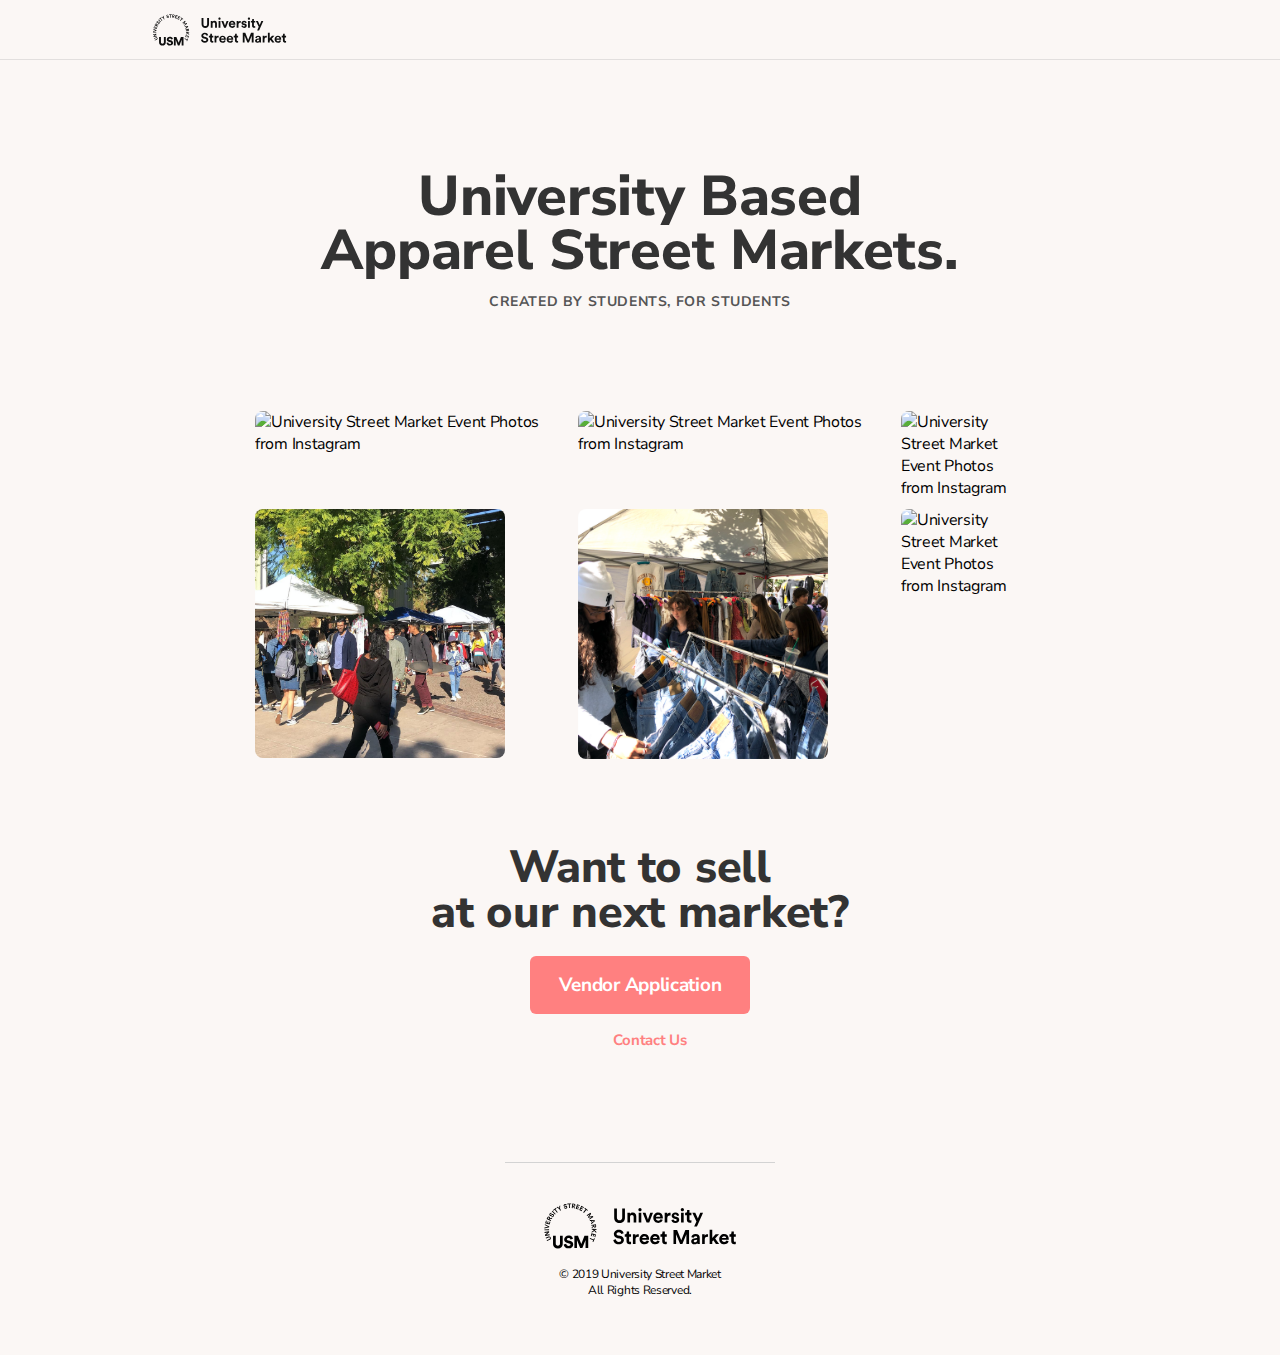
==== index.html @ a45cdd59 "a" ====
<!DOCTYPE html>
<html lang="EN">
	<head>
		<title>University Street Market</title>
		<!--Matt Welter-->
		<meta charset="UTF-8">
		<meta name="viewport" content="width=device-width, initial-scale=1">
		<link href="styles.css" rel="stylesheet">
		<link href="favicon.png" rel="shortcut icon">
		<meta name="description" content="University Street Market is a university based, on-campus clothing street market.">
		<link href="https://db.onlinewebfonts.com/c/961a181da27e7cbc072ec2fb5bbfe2a9?family=Circular+Std+Bold" rel="stylesheet"/>
		<script src="https://kit.fontawesome.com/ed51cee37f.js" crossorigin="anonymous"></script>
		<link rel="stylesheet" href="https://use.typekit.net/nyx1zfr.css">
		<link href="https://fonts.googleapis.com/css?family=Raleway:100,100i,200,200i,300,300i,400,400i,500,500i,600,600i,700,700i,800,800i,900,900i&display=swap" rel="stylesheet">
		<link href="https://fonts.googleapis.com/css?family=Nunito+Sans:200,200i,300,300i,400,400i,600,600i,700,700i,800,800i,900,900i&display=swap" rel="stylesheet">
		<script src="jquery-3.4.1.min.js"></script>
	</head>
	<body>
		<div id="wrapper">
			<!--
			<section id="logofull">
				<a id="logo">
					<img alt="" src="media/usm.png">
				</a>
				<h1 id="logousm">University<br>
				Street Market</h1>
			</section>
			-->
			<header>
				<section>
					<img alt="" src="media/fulllogowhite.svg" id="logo">
					<p id="marquee">
						<span>
							<a class="underline">UPCOMING EVENTS:</a> &nbsp;&nbsp;Arizona State University, &nbsp;Jan 29th
						</span>
					</p>
					<a href="https://instagram.com/universitystreetmarket" target="_blank">
						<i class="fab fa-instagram"></i>
					</a>
				</section>
			</header>

			<!--
			<nav>
				<ul>
					<li><a class="link" href="https://docs.google.com/forms/d/1IlJfiAekkOpBgNCiU19s4PvVqp0ok3WZnDg7FRFU2Wk/viewform?edit_requested=true" target="_blank">Vendor Application</a></li>
					<li><a class="link" href="mailto:welter.m@icloud.com">Email</a></li>
				</ul>
			</nav>
			-->
			<h2 id="sentence">
				University Based<br>
				Apparel Street Markets.
			</h2>
			<h3 id="tag">Created by students, for students</h3>


			<div id="eventphotos">
				<section>
					<a href="https://instagram.com/universitystreetmarket" target="_blank">
						<i class="fab fa-instagram"></i>
					</a>
					<img alt="University Street Market Event Photos from Instagram" src="media/event3/bike.png">
				</section>
				<section>
					<a href="https://instagram.com/universitystreetmarket" target="_blank">
						<i class="fab fa-instagram"></i>
					</a>
					<img alt="University Street Market Event Photos from Instagram" src="media/event3/edrachel.png">
				</section>
				<section>
					<a href="https://instagram.com/universitystreetmarket" target="_blank">
						<i class="fab fa-instagram"></i>
					</a>
					<img alt="University Street Market Event Photos from Instagram" src="media/event3/jeans.png">
				</section>
				<section>
					<a href="https://instagram.com/universitystreetmarket" target="_blank">
						<i class="fab fa-instagram"></i>
					</a>
					<img alt="University Street Market Event Photos from Instagram" src="media/event3/walking.png">
				</section>
				<section>
					<a href="https://instagram.com/universitystreetmarket" target="_blank">
						<i class="fab fa-instagram"></i>
					</a>
					<img alt="University Street Market Event Photos from Instagram" src="media/event3/girls.png">
				</section>
				<section>
					<a href="https://instagram.com/universitystreetmarket" target="_blank">
						<i class="fab fa-instagram"></i>
					</a>
					<img alt="University Street Market Event Photos from Instagram" src="media/event3/rack.png">
				</section>
			</div>

			<h2 id="wanttosell">Want to sell<br>
			at our next market?</h2>

			<a id="vendor-application" href="https://docs.google.com/forms/d/1IlJfiAekkOpBgNCiU19s4PvVqp0ok3WZnDg7FRFU2Wk" target="_blank">
				<p>Vendor Application</p>
			</a>
			<a id="contact-us" href="mailto:welter.m@icloud.com" target="_blank">
				<i class="fas fa-paper-plane"></i>
				<p>Contact Us</p>
			</a>

			<!--
			<div id="campuses">
				<h2>Where to find us</h2>
				<section id="asu">
					<img alt="Arizona State University" src="media/asu.png">
				</section>
				<section id="uofa">
					<img alt="University of Arizona" src="media/uofa.png">
					<a>Coming Soon</a>
				</section>
			</div>
			-->

			<footer>
				<img alt="University Street Market, aka USM" src="media/fulllogoblack.svg">
				<p>© 2019 University Street Market<br>
				All Rights Reserved.</p>
			</footer>


		</div>
		<link href="https://cdnjs.cloudflare.com/ajax/libs/tilt.js/1.2.1/tilt.jquery.min.js" rel="stylesheet">
	</body>
</html>
---- styles.css ----
* {
	box-sizing: border-box;
}

#wrapper {
	display: grid;
	grid-template-columns: 1fr 1fr 1fr 1fr 1fr 1fr;
	grid-template-rows: auto;
	width: 100%;
	margin: 0 auto;
}

body {
	margin: 0px;
	background-color: #fbf7f5;
}

.main {
	font-family: 'Nunito Sans';
	font-size: 17.5px;
	line-height: 32px;
	letter-spacing: 0px;
}

.link {
	color: #191919 !important;
	font-weight: 700;
}

.link:hover {
	border-bottom: 1px solid #191919;
	padding-bottom: 0px;
}

::selection {
    background: #6a11ea;
    color: white;
}

/*
body {
	margin: 0px;
	background-color: white;
	background: radial-gradient(circle, rgba(32,32,32,1) 0%, rgba(24,24,24,1) 75%);
}

body::after {
  	content: "";
  	background: url(media/usmbackground.jpg);
	background-size: 800px;
	background-repeat: repeat;
 	opacity: 0.4;
  	top: 0;
  	left: 0;
  	bottom: 0;
  	right: 0;
  	position: absolute;
  	z-index: -1;   
}
*/

body, h1, h2, h3, h4, h5, h6, p, nav, a {
	font-family: 'Nunito Sans';
	font-weight: 400;
	letter-spacing: -.3px;
}

h1 {
	font-size: 28px;
	color: white;
}

h2 {
	font-kerning: normal;
	font-size: 56px;
	font-weight: 700;
	color: white;
}

h3 {
	font-size: 28px;
	color: #e3e3e3;
}

p {
	font-size: 35px;
}

header {
	grid-column: 1/8;
	grid-row: 1;
	background-color: #fbf7f5;
	/*box-shadow: 0px 1px 6px rgba(0,0,0,0.5);
	border-bottom: 1px solid rgba(0,0,0,0.8);*/
	position: fixed;
	width: 100%;
	opacity: 0.94;
	z-index: 2;
	border-bottom: 1px solid rgba(0,0,0,0.1);
}

header section {
	max-width: 1000px;
	margin: 0 auto;
}

#marquee {
	color: black;
	font-size: 14px !important;
	width: 780px;
	margin: -42px 0px 0px 165px;
	padding-bottom: 20px;
	white-space: nowrap;
	overflow: hidden;
	box-sizing: border-box;
}

#marquee span {
	display: inline-block;
	padding-left: 100%;
	/* show the marquee just outside the paragraph */
	animation: marquee 15s linear infinite;
}

#marquee span:hover {
	animation-play-state: paused
}

@keyframes marquee {
	0% {
    	transform: translate(0, 0);
	}
	100% {
    	transform: translate(-100%, 0);
	}
}

#marquee .underline {
	font-weight: 700;
	border-bottom: 1px solid black;
	padding-bottom: 0px;
	font-size: 12px;
}

footer {
	margin-top: 100px;
	margin-bottom: 45px;
	padding-top: 15px;
	grid-column: 1/7;
	grid-row: 20;
	text-align: center;
}

footer:before {
	content: "";
	position: absolute;
	height: 1px;
	margin-left: -35px;
	width: 270px;
	border-top: 1px solid lightgray;
}

footer img {
	margin-top: 25px;
	height: 85px;
}

footer p {
	margin-top: -12px;
	font-size: 12px;
}

.fab {
	color: black !important;
	float: right;
	margin: -41px 20px 0px 0px;
	font-size: 1.4em;
}

#logo {
	height: 62px;
	margin: 0px 0px 0px 10px;
	display: block;
	padding-top: 3px;
	filter: invert(100%);
}

#sentence {
	color: #333;
	margin-top: 170px;
	grid-row: 2;
	grid-column: 1/7;
	text-align: center;
	line-height: 54px;
	font-weight: 800;
}

#tag {
	color: #555;
	font-size: 14px;
	margin-top: -32px;
	margin-bottom: 100px;
	grid-row: 3;
	grid-column: 1/7;
	text-align: center;
	text-transform: uppercase;
	font-weight: 700;
	letter-spacing: 0.6px;
}

#wanttosell {
	color: #333;
	grid-row: 6;
	grid-column: 1/7;
	text-align: center;
	font-weight: 800;
	font-size: 45px;
	line-height: 45px;
	margin-top: 80px;
}











#eventphotos {
	grid-column: 1/8;
	grid-row: 4;
	display: grid;
	grid-template-columns: auto;
	grid-template-rows: auto;
	grid-gap: 10px;
	max-width: 770px;
	margin: 0 auto;
}

#eventphotos img, #eventphotos video {
	width: 250px;
	border-radius: 8px;
}

#eventphotos div {
	height: 250px;
}

#eventphotos div video {
	object-fit: cover;
}

#eventphotos .fa-instagram {
	position: absolute;
	margin-left: 15px;
	margin-top: 15px;
	text-shadow: 2px 2px 6px gray;
	z-index: 1;
	color: white !important;
}

#eventphotos section:nth-child(1) {
	grid-column: 1;
	grid-row: 1;
}

#eventphotos section:nth-child(1):hover {
	opacity: 0.4;
}

#eventphotos section:nth-child(2) {
	grid-column: 3;
	grid-row: 1;
}

#eventphotos section:nth-child(2):hover {
	opacity: 0.4;
}

#eventphotos section:nth-child(3) {
	grid-column: 5;
	grid-row: 1;
}

#eventphotos section:nth-child(3):hover {
	opacity: 0.4;
}

#eventphotos section:nth-child(4) {
	grid-column: 1;
	grid-row: 2;
}

#eventphotos section:nth-child(4):hover {
	opacity: 0.4;
}

#eventphotos section:nth-child(5) {
	grid-column: 3;
	grid-row: 2;
}

#eventphotos section:nth-child(5):hover {
	opacity: 0.4;
}

#eventphotos section:nth-child(6) {
	grid-column: 5;
	grid-row: 2;
}

#eventphotos section:nth-child(6):hover {
	opacity: 0.4;
}













#vendor-application {
	text-decoration: none;
	grid-row: 7;
	grid-column: 1/7;
	color: white;
	width: 220px;
	display: block;
	text-align: center;
	margin: 0 auto;
	margin-top: -35px;
}

#vendor-application p {
	font-weight: 700;
	background-color: #FF8080;
	border-radius: 6px;
	font-size: 19px !important;
	padding: 16px 10px 16px 10px;
	transition: 0.2s ease;
}

#vendor-application p:hover {
	background-color: #FF6565;
	box-shadow: 0px 2px 8px rgba(0,0,0,0.3);
}

.fa-paper-plane {
	color: #FF8080;
	font-size: 15px;
	position: absolute;
	margin-left: -50px;
	z-index: -1;
}

#contact-us {
	text-decoration: none;
	grid-row: 8;
	grid-column: 1/7;
	text-align: center;
	margin: 0 auto;
	height: 14px;
}

#contact-us p {
	font-weight: 700;
	margin: -3px 0px 0px 20px;
	color: #FF8080;
	font-size: 15px !important;
	transition: 0.2s ease;
}

#contact-us p:hover {
	color: #FF6565;
}
















#campuses {
	margin-top: 80px;
	grid-column: 1/8;
	grid-row: 7;
	display: grid;
	margin-bottom: 50px;
	padding-top: 4px;
}

#campuses h2 {
	margin-bottom: 6px;
	color: black;
	opacity: .4;
	grid-row: 1;
	grid-column: 1/8;
	text-align: center;
	font-size: 12px;
	font-weight: 700 !important;
	letter-spacing: 0.4 !important;
	text-transform: uppercase;
}

#campuses h3 {
	color: #333;
	margin-top: -10px;
	font-size: 15px;
	letter-spacing: 0px;
}

#campuses img {
	height: 60px;
}

#asu {
	grid-row: 6;
	grid-column: 3/5;
	text-align: center;
	margin-left: 90px;
}

#uofa {
	grid-row: 6;
	grid-column: 4/6;
	text-align: center;
	margin-right: 90px;
	margin-top: 14px;
}

#uofa img {
	height: 30px;
	filter: blur(1.5px) grayscale(100%);
	opacity: 0.4;
}

#uofa a {
	position: absolute;
	margin-left: -108px;
	margin-top: 5px;
	font-weight: 700;
}


/*
nav, a {
	font-size: 18px;
	line-height: 28px;
	letter-spacing: .2px;
}

nav {
	z-index: 1;
	margin-left: 10px;
	grid-row: 4;
	grid-column: 1/7;
	text-align: center;
	text-transform: uppercase;
}

nav a {
	display: inline;
	margin-bottom: 1em;
	text-decoration: none;
	padding-bottom: 2px;
}

nav ul {
	display: inline;
	margin-left: -24px;
	padding-left: 14px;
}

nav a:link {
	color: black;
}

nav a:visited {
	color: black;
}

nav a:hover {
	padding-bottom: 2px;
	border-bottom: 2px solid black;
}

nav li {
	list-style-type: none;
	padding-left: 0;
	display: inline;
}
*/













@media screen and (max-width: 910px) {

	#wrapper {
		width: 100%;
	}

	#sentence {
		color: #191919;
		grid-row: 3;
		font-size: 28px;
		line-height: 30px;
		text-align: center;
		margin-top: 175px;
		font-weight: 800;
	}

	#tag {
		color: #333;
		font-size: 10px;
		margin-top: -20px;
		text-align: center;
		grid-row: 4;
	}

	nav, a {
		font-size: 11px;
		letter-spacing: .2px;
	}

	nav li {
		padding-left: 14px;
	}

	nav {
		grid-row: 2;
		text-align: center;
		margin-top: 1.4vw;
		margin-left: 2px;
	}

	#logo {
		height: 62px;
		margin: 0px 0px 0px 10px;
		display: block;
		padding-top: 3px;
	}

	.fab {
		font-size: 1.9em;
	}

	header .fab {
		display: none;
	}

	header section {
		max-width: 1000px;
	}

	#marquee {
		position: absolute;
		width: 60%;
		margin: -42px 0px 0px 155px;
	}

	#eventphotos {
		grid-row-gap: 1vw !important;
		grid-column-gap: 1.3vw !important;
		margin-top: 40px;
	}

	#eventphotos img {
		height: 28vw;
		width: 28vw;
	}

	#eventphotos .fab {
		display: none;
	}

	#wanttosell {
		font-size: 28px;
		line-height: 30px;
		margin-bottom: 30px;
	}

	#vendor-application {
		width: 160px;
		margin-top: -25px;
	}

	#vendor-application p {
		font-size: 14px !important;
		padding: 14px 12px 14px 12px;
	}

	#contact-us p {
		font-size: 12px;
	}

	#contact-us .fas {
		font-size: 14px;
	}

	#campuses img {
		height: 60px;
	}

	#asu {
		grid-column: 3;
		margin-left: 45px;
	}

	#uofa {
		grid-column: 5;
		margin-top: 14px;
		margin-right: 45px;
	}

	#uofa img {
		height: 30px !important;
	}

	#uofa a {
		font-size: 15px;
	}

}




@media screen and (min-width: 1392px) {

	#asu {
		margin-left: 150px;
	}

	#uofa {
		margin-right: 150px;
	}
}









@media screen and (max-width: 376px) {

	#sentence {
		margin-top: 130px;
	}

	#eventphotos {
		margin-top: 60px;
	}

	footer {
		margin-top: 55px !important;
	}
}
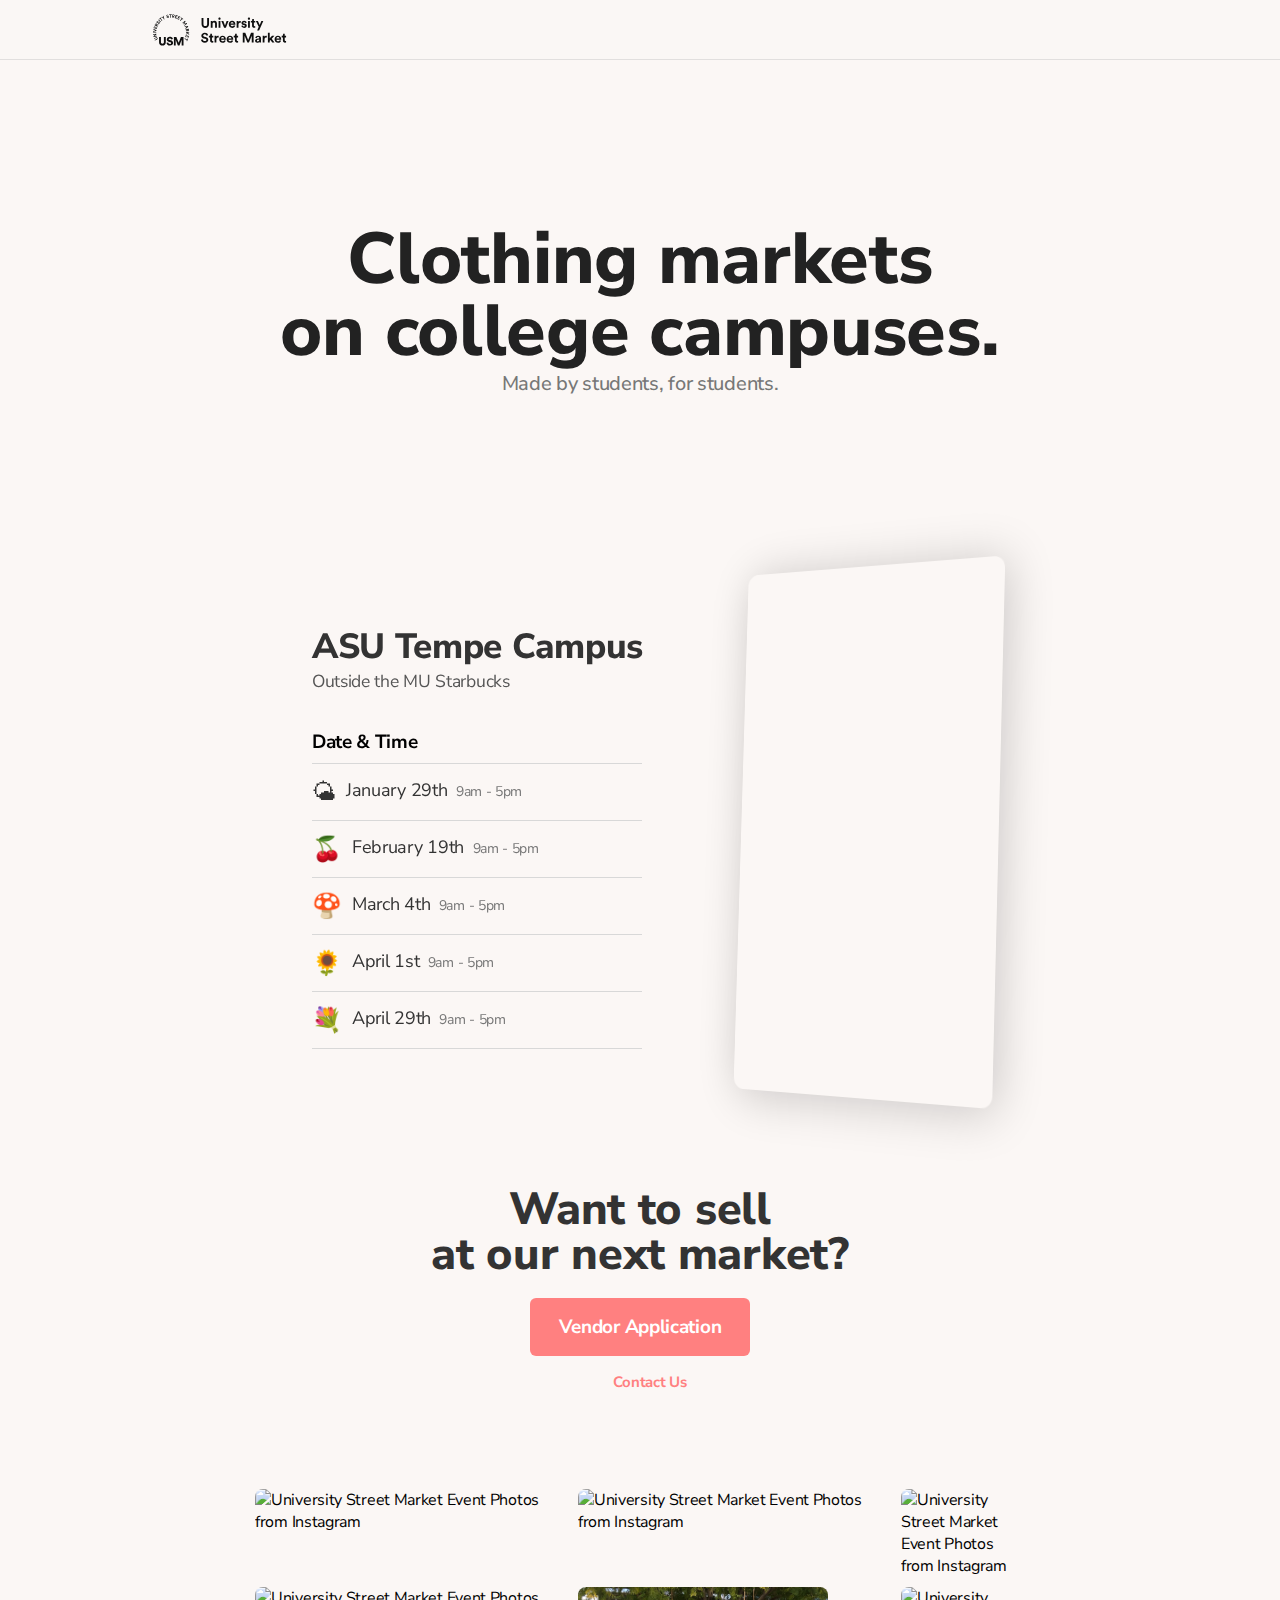
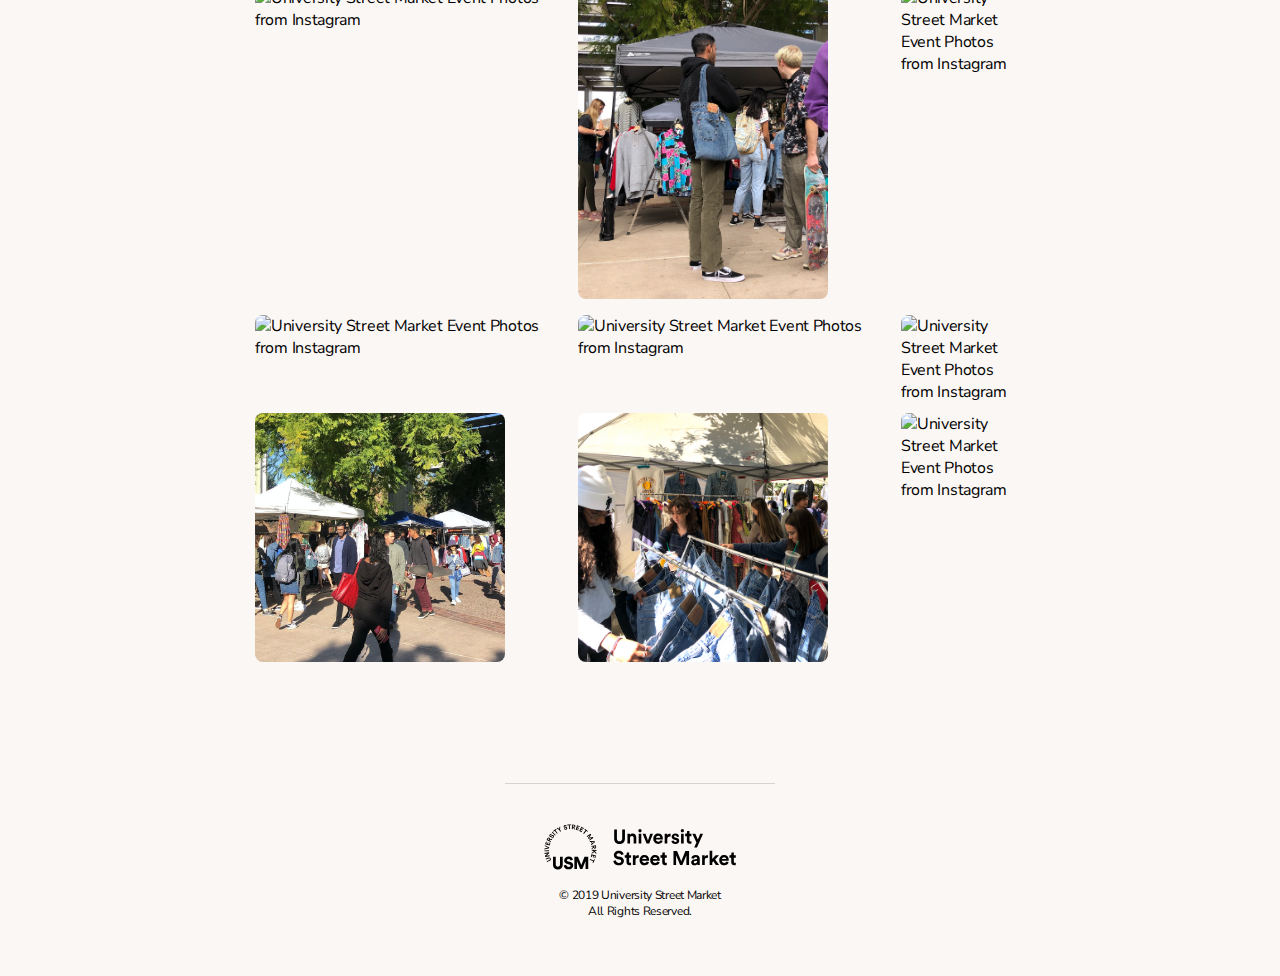
==== commit f8b92a2b: "complete change" ====
--- a/index.html
+++ b/index.html
@@ -13,7 +13,6 @@
 		<link rel="stylesheet" href="https://use.typekit.net/nyx1zfr.css">
 		<link href="https://fonts.googleapis.com/css?family=Raleway:100,100i,200,200i,300,300i,400,400i,500,500i,600,600i,700,700i,800,800i,900,900i&display=swap" rel="stylesheet">
 		<link href="https://fonts.googleapis.com/css?family=Nunito+Sans:200,200i,300,300i,400,400i,600,600i,700,700i,800,800i,900,900i&display=swap" rel="stylesheet">
-		<script src="jquery-3.4.1.min.js"></script>
 	</head>
 	<body>
 		<div id="wrapper">
@@ -26,12 +25,13 @@
 				Street Market</h1>
 			</section>
 			-->
-			<header>
+			
+			<header class="navbar-fixed-top">
 				<section>
 					<img alt="" src="media/fulllogowhite.svg" id="logo">
 					<p id="marquee">
 						<span>
-							<a class="underline">UPCOMING EVENTS:</a> &nbsp;&nbsp;Arizona State University, &nbsp;Jan 29th
+							<b>ASU Tempe Campus</b> &nbsp;&nbsp;&nbsp;Feb 19th &nbsp;– &nbsp;March 4th &nbsp;– &nbsp;April 1 &nbsp;– &nbsp;April 29th
 						</span>
 					</p>
 					<a href="https://instagram.com/universitystreetmarket" target="_blank">
@@ -39,7 +39,6 @@
 					</a>
 				</section>
 			</header>
-
 			<!--
 			<nav>
 				<ul>
@@ -48,14 +47,110 @@
 				</ul>
 			</nav>
 			-->
-			<h2 id="sentence">
-				University Based<br>
-				Apparel Street Markets.
-			</h2>
-			<h3 id="tag">Created by students, for students</h3>
+			<video id="firstvideo" loop muted autoplay>
+				<source src="media/event4/usmwebready.mp4" type="video/mp4">
+			</video>
+			<img id="videotab" src="media/bottomvideo.svg">
+			<section id="topsection">
+				<h1>Clothing markets<br>
+				on college campuses.</h1>
+				<h2>Made by students, for students.</h2>
+				<!--
+				<h2 id="sentence">
+					University Based<br>
+					Apparel Street Markets.
+				</h2>
+				<h3 id="tag">Created by students, for students</h3>
+				-->
+			</section>
+
+
+			<div id="phonevideo">
+				<section id="phonecontainer">
+					<video autoplay muted loop>
+					  <source src="media/event4/full.mp4" type="video/mp4">
+					</video>
+				</section>
+			</div>
+
+			<section id="dates">
+				<h2>ASU Tempe Campus</h2>
+				<h3>Outside the MU Starbucks</h3>
+				<table>
+					<thead>
+						<tr>
+							<th>Date & Time</th>
+					  	</tr>
+					</thead>
+					<tbody>
+					  	<tr>
+					    	<td><a class="emoji">🌤&nbsp;</a>   
+					    	January 29th
+					    		<a class="tabletime">&nbsp;9am - 5pm</a>
+					    	</td>
+						</tr>
+						<tr>
+					    	<td><a class="emoji">🍒&nbsp;</a> February 19th
+					    		<a class="tabletime">&nbsp;9am - 5pm</a>
+					    	</td>
+						</tr>
+						<tr>
+					    	<td><a class="emoji">🍄&nbsp;</a> March 4th
+					    		<a class="tabletime">&nbsp;9am - 5pm</a>
+					    	</td>
+						</tr>
+						<tr>
+					    	<td><a class="emoji">🌻&nbsp;</a> April 1st
+					    		<a class="tabletime">&nbsp;9am - 5pm</a>
+					    	</td>
+						</tr>
+						<tr>
+					    	<td><a class="emoji">💐&nbsp;</a> April 29th
+					    		<a class="tabletime">&nbsp;9am - 5pm</a>
+					    	</td>
+						</tr>
+					</tbody>
+				</table>
+			</section>
 
 
 			<div id="eventphotos">
+				<section>
+					<a href="https://instagram.com/universitystreetmarket" target="_blank">
+						<i class="fab fa-instagram"></i>
+					</a>
+					<img alt="University Street Market Event Photos from Instagram" src="media/event4/jean.png">
+				</section>
+				<section>
+					<a href="https://instagram.com/universitystreetmarket" target="_blank">
+						<i class="fab fa-instagram"></i>
+					</a>
+					<img alt="University Street Market Event Photos from Instagram" src="media/event4/gratefuldead.png">
+				</section>
+				<section>
+					<a href="https://instagram.com/universitystreetmarket" target="_blank">
+						<i class="fab fa-instagram"></i>
+					</a>
+					<img alt="University Street Market Event Photos from Instagram" src="media/event4/alan.png">
+				</section>
+				<section>
+					<a href="https://instagram.com/universitystreetmarket" target="_blank">
+						<i class="fab fa-instagram"></i>
+					</a>
+					<img alt="University Street Market Event Photos from Instagram" src="media/event4/event.jpg">
+				</section>
+				<section>
+					<a href="https://instagram.com/universitystreetmarket" target="_blank">
+						<i class="fab fa-instagram"></i>
+					</a>
+					<img alt="University Street Market Event Photos from Instagram" src="media/event4/fit.png">
+				</section>
+				<section>
+					<a href="https://instagram.com/universitystreetmarket" target="_blank">
+						<i class="fab fa-instagram"></i>
+					</a>
+					<img alt="University Street Market Event Photos from Instagram" src="media/event4/sublime.png">
+				</section>
 				<section>
 					<a href="https://instagram.com/universitystreetmarket" target="_blank">
 						<i class="fab fa-instagram"></i>
@@ -97,10 +192,10 @@
 			<h2 id="wanttosell">Want to sell<br>
 			at our next market?</h2>
 
-			<a id="vendor-application" href="https://docs.google.com/forms/d/1IlJfiAekkOpBgNCiU19s4PvVqp0ok3WZnDg7FRFU2Wk" target="_blank">
+			<a id="vendor-application" href="https://docs.google.com/forms/d/1SFshBTml7JAL4H98r3x9OsUtvuZl33yIyPEU9jbgckw" target="_blank">
 				<p>Vendor Application</p>
 			</a>
-			<a id="contact-us" href="mailto:welter.m@icloud.com" target="_blank">
+			<a id="contact-us" href="mailto:hello@universitystreetmarket.com" target="_blank">
 				<i class="fas fa-paper-plane"></i>
 				<p>Contact Us</p>
 			</a>
--- a/styles.css
+++ b/styles.css
@@ -89,7 +89,7 @@
 header {
 	grid-column: 1/8;
 	grid-row: 1;
-	background-color: #fbf7f5;
+	background-color: rgba(0,0,0,0.3);
 	/*box-shadow: 0px 1px 6px rgba(0,0,0,0.5);
 	border-bottom: 1px solid rgba(0,0,0,0.8);*/
 	position: fixed;
@@ -97,6 +97,7 @@
 	opacity: 0.94;
 	z-index: 2;
 	border-bottom: 1px solid rgba(0,0,0,0.1);
+	z-index: 10;
 }
 
 header section {
@@ -105,7 +106,7 @@
 }
 
 #marquee {
-	color: black;
+	color: white;
 	font-size: 14px !important;
 	width: 780px;
 	margin: -42px 0px 0px 165px;
@@ -171,7 +172,7 @@
 }
 
 .fab {
-	color: black !important;
+	color: white !important;
 	float: right;
 	margin: -41px 20px 0px 0px;
 	font-size: 1.4em;
@@ -182,11 +183,10 @@
 	margin: 0px 0px 0px 10px;
 	display: block;
 	padding-top: 3px;
-	filter: invert(100%);
 }
 
 #sentence {
-	color: #333;
+	color: black;
 	margin-top: 170px;
 	grid-row: 2;
 	grid-column: 1/7;
@@ -196,7 +196,7 @@
 }
 
 #tag {
-	color: #555;
+	color: black;
 	font-size: 14px;
 	margin-top: -32px;
 	margin-bottom: 100px;
@@ -208,6 +208,129 @@
 	letter-spacing: 0.6px;
 }
 
+#firstvideo {
+	position: absolute;
+	display: block;
+	z-index: -1;
+}
+
+#videotab {
+	display: block;
+	position: absolute;
+	width: 100%;
+	bottom: -250px;
+}
+
+#topsection {
+	grid-column: 1/7;
+	width: 900px;
+	margin: 0 auto;
+	padding-top: 250px;
+	margin-bottom: 470px;
+}
+
+#topsection h1, #topsection h2 {
+	text-align: center;
+	font-weight: 600;
+	color: white;
+}
+
+#topsection h1 {
+	line-height: 50px;
+	font-weight: 800;
+	font-size: 72px;
+	line-height: 72px;
+}
+
+#topsection h2 {
+	font-size: 20px;
+	font-weight: 500;
+	margin-top: -45px;
+}
+
+.navbar-fixed-top.scrolled {
+	color: green !important;
+ 	background-color: blue !important;
+ 	transition: background-color 200ms linear;
+}
+
+#phonevideo {
+	grid-row: 5;
+	grid-column: 1/7;
+	width: 750px;
+	margin: 0 auto;
+	margin-bottom: 50px;
+}
+
+#phonecontainer {
+	float: right;
+	height: 533px;
+	border-radius: 12px;
+	transform: perspective(2000px) rotateY(-31deg) rotateX(3deg) translateY(0) translateX(0);
+	object-fit: contain;
+	background-color: rgba(0,0,0,0);
+	box-shadow: 4px 4px 50px 0 rgba(0,0,0,.2);
+}
+
+#phonecontainer video {
+	height: 533px;
+	border-radius: 12px;
+}
+
+#dates {
+	margin-top: 30px !important;
+	grid-row: 5;
+	grid-column: 1/7;
+	margin: 0 auto;
+	padding-right: 325px;
+	z-index: 2;
+}
+
+#dates h2 {
+	font-weight: 800;
+	color: #333;
+	font-size: 35px;
+}
+
+#dates h3 {
+	margin-top: -30px;
+	color: #555;
+	font-size: 17.5px;
+	padding-bottom: 10px;
+}
+
+table {
+    text-align: start;
+    word-wrap: break-word;
+    border-collapse: collapse;
+    width: 330px;
+}
+
+thead th {
+	text-align: start;
+	padding: 8px 0px !important;
+	font-size: 19px;
+}
+
+tbody {
+	color: #333;
+	font-size: 18px;
+}
+
+td {
+	padding: 12px 0px !important;
+}
+
+table td, table th {
+    padding: 0.25em 0.5em;
+    border-bottom: 1px solid rgb(216, 216, 216);
+}
+
+.tabletime {
+ font-size: 14px;
+ color: #777;
+}
+
 #wanttosell {
 	color: #333;
 	grid-row: 6;
@@ -216,10 +339,13 @@
 	font-weight: 800;
 	font-size: 45px;
 	line-height: 45px;
-	margin-top: 80px;
-}
-
-
+	margin-top: 40px;
+}
+
+.emoji {
+	font-size: 24px;
+	vertical-align: middle;
+}
 
 
 
@@ -231,7 +357,7 @@
 
 #eventphotos {
 	grid-column: 1/8;
-	grid-row: 4;
+	grid-row: 10;
 	display: grid;
 	grid-template-columns: auto;
 	grid-template-rows: auto;
@@ -262,49 +388,38 @@
 	color: white !important;
 }
 
+#eventphotos section:hover {
+	opacity: 0.4;
+}
+
 #eventphotos section:nth-child(1) {
 	grid-column: 1;
 	grid-row: 1;
 }
 
-#eventphotos section:nth-child(1):hover {
-	opacity: 0.4;
-}
-
 #eventphotos section:nth-child(2) {
 	grid-column: 3;
 	grid-row: 1;
 }
 
-#eventphotos section:nth-child(2):hover {
-	opacity: 0.4;
-}
-
 #eventphotos section:nth-child(3) {
 	grid-column: 5;
 	grid-row: 1;
 }
 
-#eventphotos section:nth-child(3):hover {
-	opacity: 0.4;
-}
-
 #eventphotos section:nth-child(4) {
 	grid-column: 1;
 	grid-row: 2;
 }
 
-#eventphotos section:nth-child(4):hover {
-	opacity: 0.4;
-}
-
 #eventphotos section:nth-child(5) {
 	grid-column: 3;
 	grid-row: 2;
 }
 
-#eventphotos section:nth-child(5):hover {
-	opacity: 0.4;
+#eventphotos section:nth-child(5) img {
+	object-fit: cover;
+	max-height: 98%;
 }
 
 #eventphotos section:nth-child(6) {
@@ -312,9 +427,35 @@
 	grid-row: 2;
 }
 
-#eventphotos section:nth-child(6):hover {
-	opacity: 0.4;
-}
+#eventphotos section:nth-child(7) {
+	grid-column: 1;
+	grid-row: 3;
+}
+
+#eventphotos section:nth-child(8) {
+	grid-column: 3;
+	grid-row: 3;
+}
+#eventphotos section:nth-child(9) {
+	grid-column: 5;
+	grid-row: 3;
+}
+
+#eventphotos section:nth-child(10) {
+	grid-column: 1;
+	grid-row: 4;
+}
+
+#eventphotos section:nth-child(11) {
+	grid-column: 3;
+	grid-row: 4;
+}
+
+#eventphotos section:nth-child(12) {
+	grid-column: 5;
+	grid-row: 4;
+}
+
 
 
 
@@ -369,6 +510,7 @@
 	text-align: center;
 	margin: 0 auto;
 	height: 14px;
+	margin-bottom: 100px;
 }
 
 #contact-us p {
@@ -511,9 +653,48 @@
 
 
 
-
-
-
+@media screen and (max-width: 1300px) {
+
+	#firstvideo {
+		display: none;
+	}
+
+	#videotab {
+		display: none;
+	}
+
+	#topsection {
+		margin-top: -75px;
+		margin-bottom: 150px;
+	}
+
+	#topsection h1 {
+		color: #222;
+	}
+
+	#topsection h2 {
+		color: #777;
+	}
+
+	header {
+		background-color: #faf7f5;
+		opacity: 0.94;
+	}
+
+	#marquee {
+		color: black;
+	}
+
+	#logo {
+		filter: invert(100%);
+	}
+
+	.fab {
+		color: black !important;
+	}
+
+
+}
 
 
 
@@ -572,57 +753,56 @@
 		font-size: 1.9em;
 	}
 
-	header .fab {
-		display: none;
-	}
-
 	header section {
 		max-width: 1000px;
 	}
 
 	#marquee {
+		display: none;
 		position: absolute;
 		width: 60%;
 		margin: -42px 0px 0px 155px;
 	}
 
+	#topsection {
+		width: 100%;
+	}
+
+	#topsection h1 {
+		font-size: 55px;
+		line-height: 55px;
+	}
+
+	#topsection h2 {
+		margin-top: -30px;
+	}
+
+	#dates {
+		padding-left: 24px;
+	}
+
+	#phonevideo {
+		width: 670px;
+		z-index: 5;
+	}
+
 	#eventphotos {
-		grid-row-gap: 1vw !important;
-		grid-column-gap: 1.3vw !important;
+		grid-row-gap: 1px;
+		grid-column-gap: 4px;
+		width: 100%;
 		margin-top: 40px;
+		margin-bottom: -50px;
+		margin: 0;
 	}
 
 	#eventphotos img {
-		height: 28vw;
-		width: 28vw;
+		height: 32.33333vw;
+		width: 32.33333vw;
+		border-radius: 0px;
 	}
 
 	#eventphotos .fab {
 		display: none;
-	}
-
-	#wanttosell {
-		font-size: 28px;
-		line-height: 30px;
-		margin-bottom: 30px;
-	}
-
-	#vendor-application {
-		width: 160px;
-		margin-top: -25px;
-	}
-
-	#vendor-application p {
-		font-size: 14px !important;
-		padding: 14px 12px 14px 12px;
-	}
-
-	#contact-us p {
-		font-size: 12px;
-	}
-
-	#contact-us .fas {
-		font-size: 14px;
 	}
 
 	#campuses img {
@@ -650,7 +830,105 @@
 
 }
 
-
+@media screen and (max-width: 673px) {
+	#dates {
+		width: 1000px;
+	}
+}
+
+
+
+
+
+@media screen and (max-width: 500px) {
+
+	#topsection h1 {
+		font-size: 45px;
+		line-height: 45px;
+	}
+
+	#topsection h2 {
+		font-size: 18px;
+	}
+
+	#dates {
+		margin-top: 35px !important;
+		margin: 0 auto;
+		padding-right: 325px;
+	}
+
+	#dates h2 {
+		font-size: 24px;
+	}
+
+	#dates h3 {
+		margin-top: -20px;
+		color: #777;
+		font-size: 16px;
+		padding-bottom: 10px;
+	}
+
+	thead th {
+		font-size: 16px;
+		color: #333;
+	}
+
+	tbody {
+		font-size: 16px;
+	}
+
+	tbody td {
+		padding: 8px 0px !important;
+	}
+
+	.tabletime {
+		font-size: 13px;
+		color: #777;
+	}
+
+	#phonevideo {
+		width: 490px;
+		margin-top: 20px;
+		margin-bottom: 30px;
+	}
+
+	#phonecontainer {
+		height: 420px;
+	}
+
+	#phonecontainer video {
+		height: 100%;
+	}
+
+	#eventphotos {
+		margin-top: -40px;
+	}
+
+	#wanttosell {
+		font-size: 35px;
+		line-height: 35px;
+		margin-bottom: 30px;
+	}
+
+	#vendor-application {
+		width: 180px;
+		margin-top: -30px;
+	}
+
+	#vendor-application p {
+		font-size: 16px !important;
+		padding: 14px 12px;
+	}
+
+	#contact-us p {
+		font-size: 12px;
+	}
+
+	#contact-us .fas {
+		font-size: 14px;
+	}
+
+}
 
 
 @media screen and (min-width: 1392px) {
@@ -674,6 +952,49 @@
 
 @media screen and (max-width: 376px) {
 
+	#topsection {
+		display: none;
+	}
+
+	#phonevideo {
+		display: none;
+	}
+
+	#phonecontainer {
+		height: 350px;
+	}
+
+	#dates {
+		margin-top: 80px !important;
+		margin: 0 auto;
+		padding-right: 325px;
+		padding-left: 16px;
+	}
+
+	#dates h2 {
+		font-size: 24px;
+	}
+
+	#dates h3 {
+		margin-top: -20px;
+		color: #777;
+		font-size: 16px;
+		padding-bottom: 10px;
+	}
+
+	thead th {
+		font-size: 16px;
+		color: #333;
+	}
+
+	tbody {
+		font-size: 16px;
+	}
+
+	tbody td {
+		padding: 8px 0px !important;
+	}
+
 	#sentence {
 		margin-top: 130px;
 	}
@@ -682,6 +1003,10 @@
 		margin-top: 60px;
 	}
 
+	#contact-us {
+		margin-bottom: 0px;
+	}
+
 	footer {
 		margin-top: 55px !important;
 	}
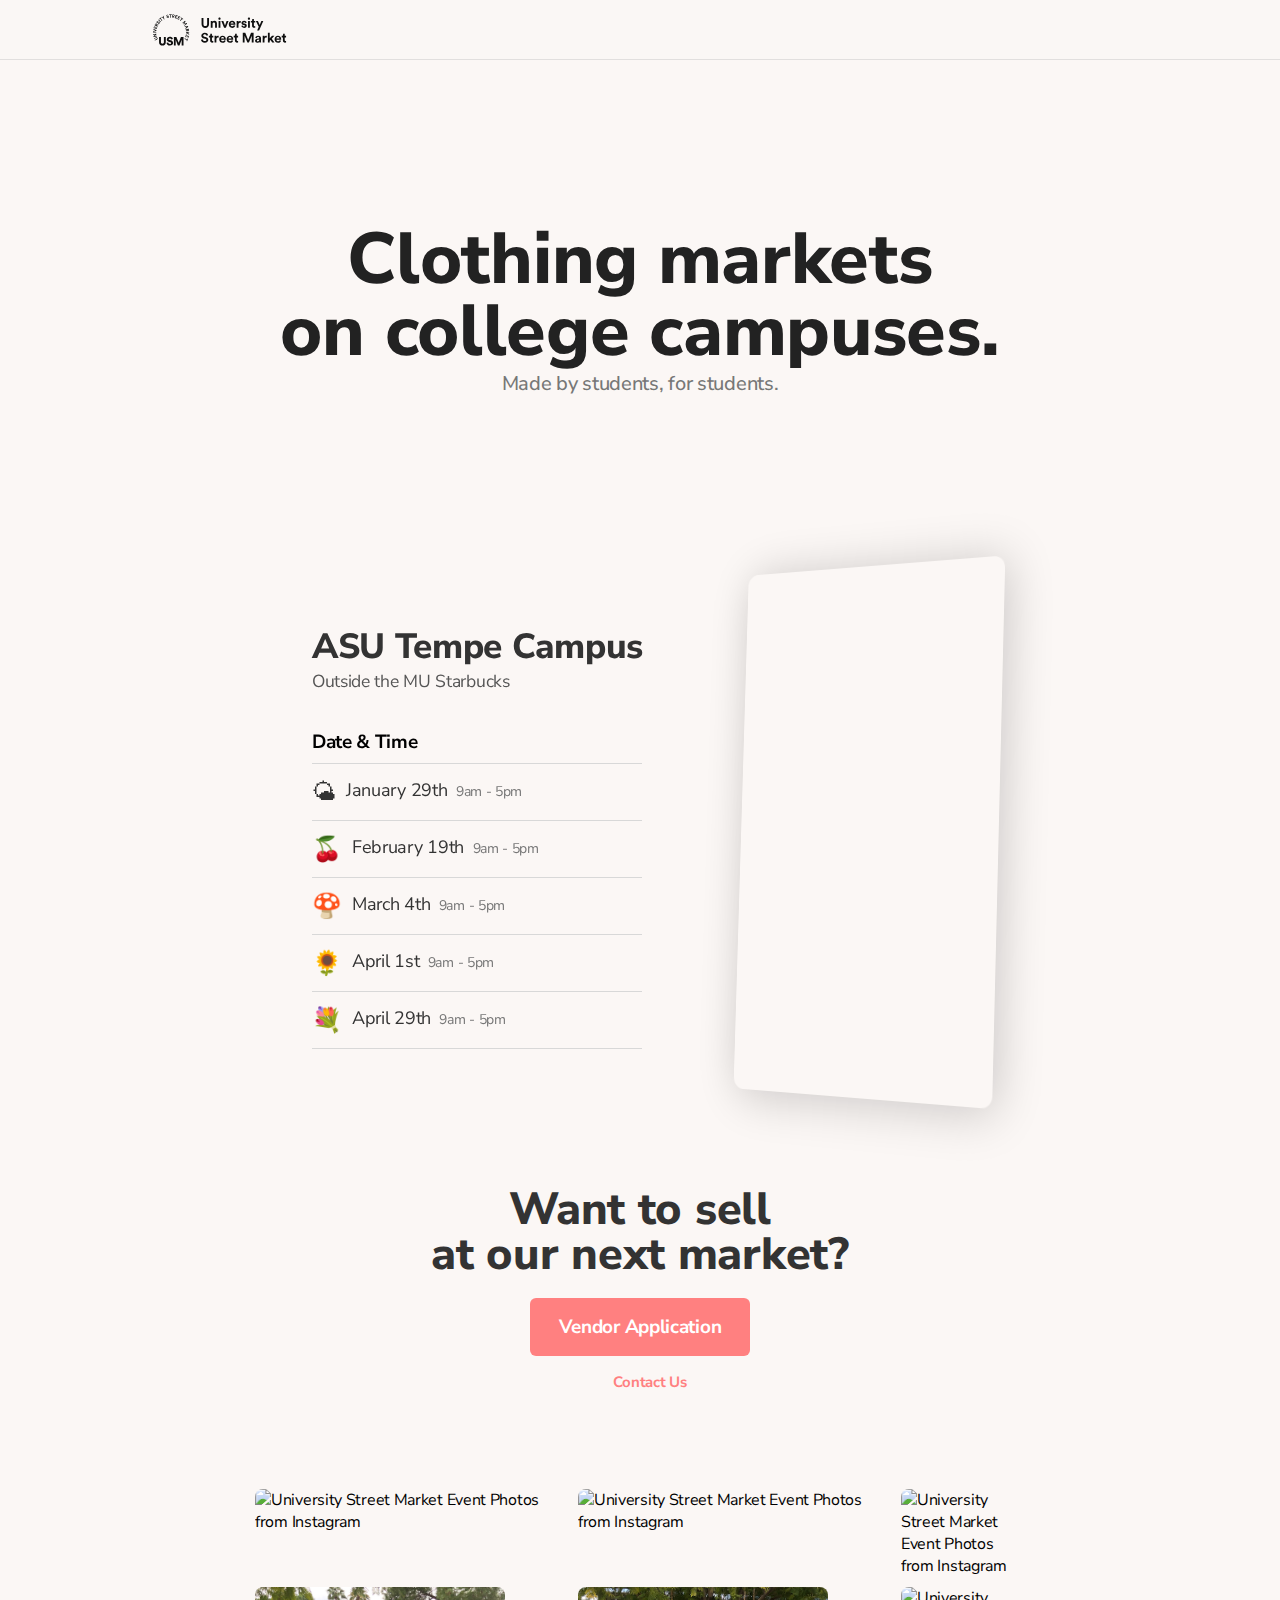
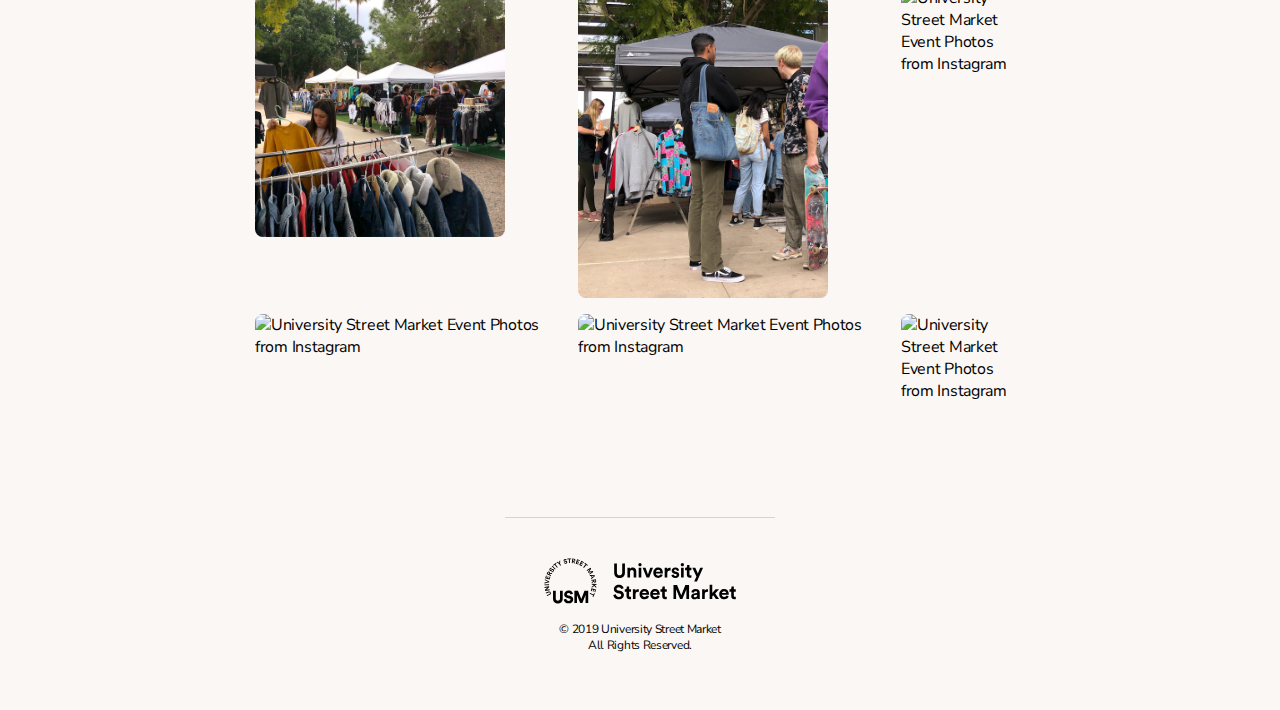
==== commit 92a8c8af: "another change" ====
--- a/index.html
+++ b/index.html
@@ -137,7 +137,7 @@
 					<a href="https://instagram.com/universitystreetmarket" target="_blank">
 						<i class="fab fa-instagram"></i>
 					</a>
-					<img alt="University Street Market Event Photos from Instagram" src="media/event4/event.jpg">
+					<img alt="University Street Market Event Photos from Instagram" src="media/event4/event.png">
 				</section>
 				<section>
 					<a href="https://instagram.com/universitystreetmarket" target="_blank">
@@ -168,24 +168,6 @@
 						<i class="fab fa-instagram"></i>
 					</a>
 					<img alt="University Street Market Event Photos from Instagram" src="media/event3/jeans.png">
-				</section>
-				<section>
-					<a href="https://instagram.com/universitystreetmarket" target="_blank">
-						<i class="fab fa-instagram"></i>
-					</a>
-					<img alt="University Street Market Event Photos from Instagram" src="media/event3/walking.png">
-				</section>
-				<section>
-					<a href="https://instagram.com/universitystreetmarket" target="_blank">
-						<i class="fab fa-instagram"></i>
-					</a>
-					<img alt="University Street Market Event Photos from Instagram" src="media/event3/girls.png">
-				</section>
-				<section>
-					<a href="https://instagram.com/universitystreetmarket" target="_blank">
-						<i class="fab fa-instagram"></i>
-					</a>
-					<img alt="University Street Market Event Photos from Instagram" src="media/event3/rack.png">
 				</section>
 			</div>
 
--- a/styles.css
+++ b/styles.css
@@ -212,6 +212,7 @@
 	position: absolute;
 	display: block;
 	z-index: -1;
+	width: 100%;
 }
 
 #videotab {
@@ -832,10 +833,9 @@
 
 @media screen and (max-width: 673px) {
 	#dates {
-		width: 1000px;
-	}
-}
-
+		width: 100%;
+	}
+}
 
 
 
@@ -946,11 +946,22 @@
 
 
 
-
-
-
-
-@media screen and (max-width: 376px) {
+/* 	
+
+		iPHONE X
+		@media screen and (max-width: 376px) {
+
+		}
+
+		JOTS iPHONE 
+		@media screen and (max-width: 415px) {
+
+		}
+
+*/
+
+
+@media screen and (max-width: 415px) {
 
 	#topsection {
 		display: none;
@@ -969,6 +980,11 @@
 		margin: 0 auto;
 		padding-right: 325px;
 		padding-left: 16px;
+		width:;
+	}
+
+	#dates h2, #dates h3 {
+		width: 300px;
 	}
 
 	#dates h2 {
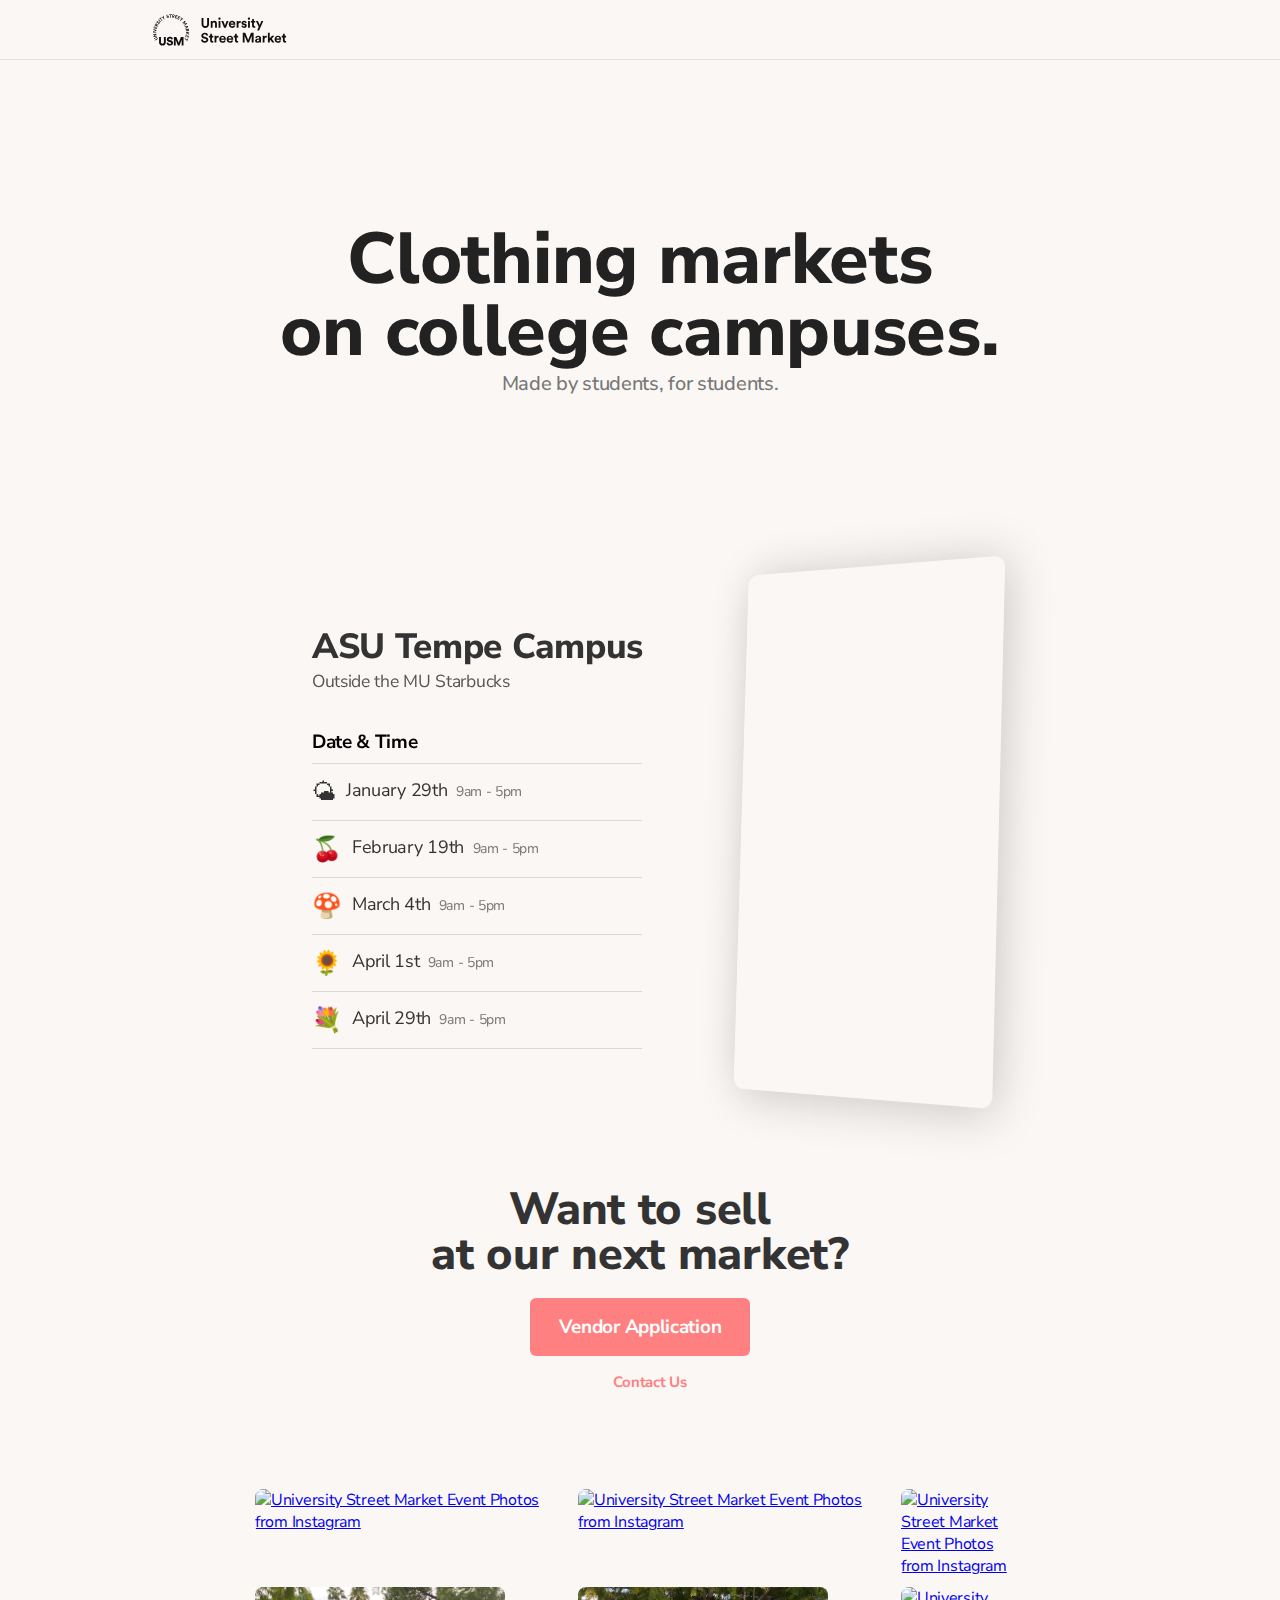
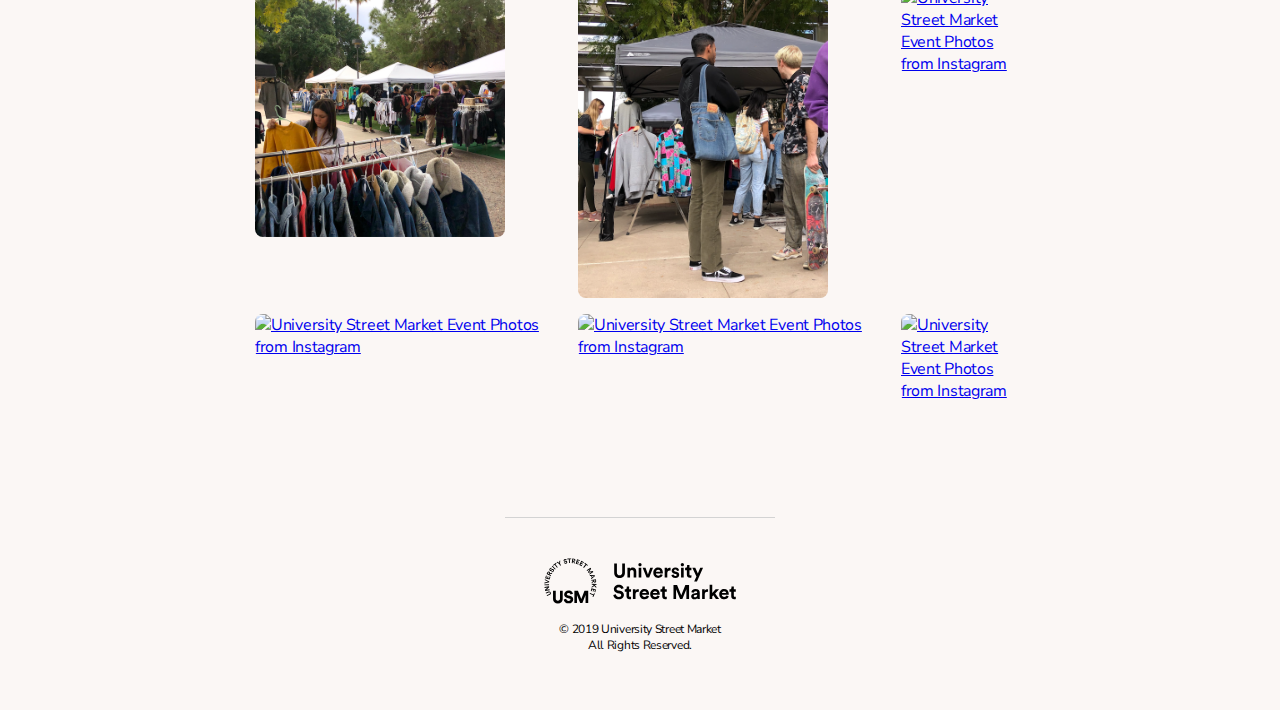
==== commit e43e9b12: "1" ====
--- a/index.html
+++ b/index.html
@@ -46,10 +46,11 @@
 					<li><a class="link" href="mailto:welter.m@icloud.com">Email</a></li>
 				</ul>
 			</nav>
-			-->
+			
 			<video id="firstvideo" loop muted autoplay>
 				<source src="media/event4/usmwebready.mp4" type="video/mp4">
 			</video>
+			-->
 			<img id="videotab" src="media/bottomvideo.svg">
 			<section id="topsection">
 				<h1>Clothing markets<br>
@@ -116,58 +117,76 @@
 
 			<div id="eventphotos">
 				<section>
-					<a href="https://instagram.com/universitystreetmarket" target="_blank">
-						<i class="fab fa-instagram"></i>
-					</a>
-					<img alt="University Street Market Event Photos from Instagram" src="media/event4/jean.png">
-				</section>
-				<section>
-					<a href="https://instagram.com/universitystreetmarket" target="_blank">
-						<i class="fab fa-instagram"></i>
-					</a>
-					<img alt="University Street Market Event Photos from Instagram" src="media/event4/gratefuldead.png">
-				</section>
-				<section>
-					<a href="https://instagram.com/universitystreetmarket" target="_blank">
-						<i class="fab fa-instagram"></i>
-					</a>
-					<img alt="University Street Market Event Photos from Instagram" src="media/event4/alan.png">
-				</section>
-				<section>
-					<a href="https://instagram.com/universitystreetmarket" target="_blank">
-						<i class="fab fa-instagram"></i>
-					</a>
-					<img alt="University Street Market Event Photos from Instagram" src="media/event4/event.png">
-				</section>
-				<section>
-					<a href="https://instagram.com/universitystreetmarket" target="_blank">
-						<i class="fab fa-instagram"></i>
-					</a>
-					<img alt="University Street Market Event Photos from Instagram" src="media/event4/fit.png">
-				</section>
-				<section>
-					<a href="https://instagram.com/universitystreetmarket" target="_blank">
-						<i class="fab fa-instagram"></i>
-					</a>
-					<img alt="University Street Market Event Photos from Instagram" src="media/event4/sublime.png">
-				</section>
-				<section>
-					<a href="https://instagram.com/universitystreetmarket" target="_blank">
-						<i class="fab fa-instagram"></i>
-					</a>
-					<img alt="University Street Market Event Photos from Instagram" src="media/event3/bike.png">
-				</section>
-				<section>
-					<a href="https://instagram.com/universitystreetmarket" target="_blank">
-						<i class="fab fa-instagram"></i>
-					</a>
-					<img alt="University Street Market Event Photos from Instagram" src="media/event3/edrachel.png">
-				</section>
-				<section>
-					<a href="https://instagram.com/universitystreetmarket" target="_blank">
-						<i class="fab fa-instagram"></i>
-					</a>
-					<img alt="University Street Market Event Photos from Instagram" src="media/event3/jeans.png">
+					<a target="_blank">
+						<i class="fab fa-instagram"></i>
+					</a>
+					<a href="https://instagram.com/universitystreetmarket" target="_blank">
+						<img alt="University Street Market Event Photos from Instagram" src="media/event4/jean.png">
+					</a>
+				</section>
+				<section>
+					<a target="_blank">
+						<i class="fab fa-instagram"></i>
+					</a>
+					<a href="https://instagram.com/universitystreetmarket" target="_blank">
+						<img alt="University Street Market Event Photos from Instagram" src="media/event4/gratefuldead.png">
+					</a>
+				</section>
+				<section>
+					<a target="_blank">
+						<i class="fab fa-instagram"></i>
+					</a>
+					<a href="https://instagram.com/universitystreetmarket" target="_blank">
+						<img alt="University Street Market Event Photos from Instagram" src="media/event4/alan.png">
+					</a>
+				</section>
+				<section>
+					<a target="_blank">
+						<i class="fab fa-instagram"></i>
+					</a>
+					<a href="https://instagram.com/universitystreetmarket" target="_blank">
+						<img alt="University Street Market Event Photos from Instagram" src="media/event4/event.png">
+					</a>
+				</section>
+				<section>
+					<a target="_blank">
+						<i class="fab fa-instagram"></i>
+					</a>
+					<a href="https://instagram.com/universitystreetmarket" target="_blank">
+						<img alt="University Street Market Event Photos from Instagram" src="media/event4/fit.png">
+					</a>
+				</section>
+				<section>
+					<a target="_blank">
+						<i class="fab fa-instagram"></i>
+					</a>
+					<a href="https://instagram.com/universitystreetmarket" target="_blank">
+						<img alt="University Street Market Event Photos from Instagram" src="media/event4/sublime.png">
+					</a>
+				</section>
+				<section>
+					<a>
+						<i class="fab fa-instagram"></i>
+					</a>
+					<a href="https://instagram.com/universitystreetmarket" target="_blank">
+						<img alt="University Street Market Event Photos from Instagram" src="media/event3/bike.png">
+					</a>
+				</section>
+				<section>
+					<a target="_blank">
+						<i class="fab fa-instagram"></i>
+					</a>
+					<a href="https://instagram.com/universitystreetmarket" target="_blank">
+						<img alt="University Street Market Event Photos from Instagram" src="media/event3/edrachel.png">
+					</a>
+				</section>
+				<section>
+					<a target="_blank">
+						<i class="fab fa-instagram"></i>
+					</a>
+					<a href="https://instagram.com/universitystreetmarket" target="_blank">
+						<img alt="University Street Market Event Photos from Instagram" src="media/event3/jeans.png">
+					</a>
 				</section>
 			</div>
 
--- a/styles.css
+++ b/styles.css
@@ -653,8 +653,10 @@
 */
 
 
-
-@media screen and (max-width: 1300px) {
+/*
+						Was 1300px
+*/
+@media screen and (max-width: 9999px) {
 
 	#firstvideo {
 		display: none;
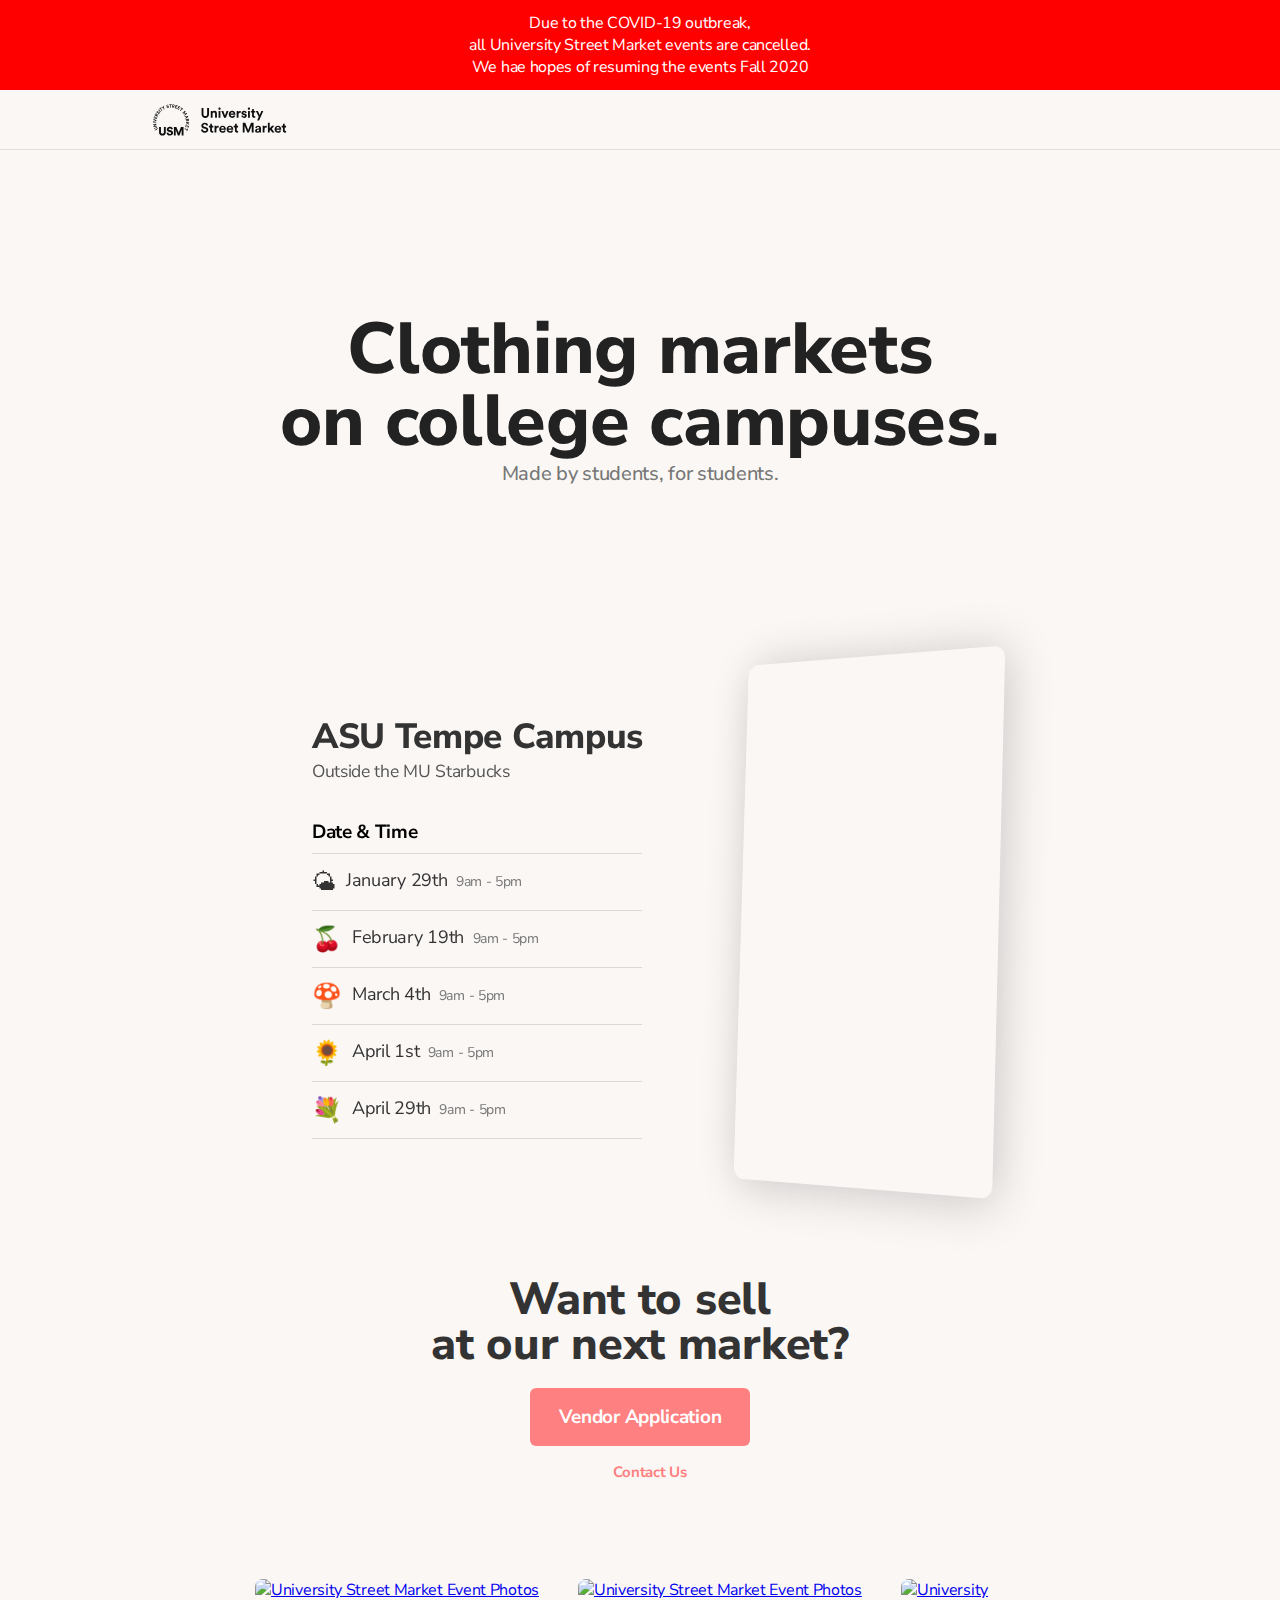
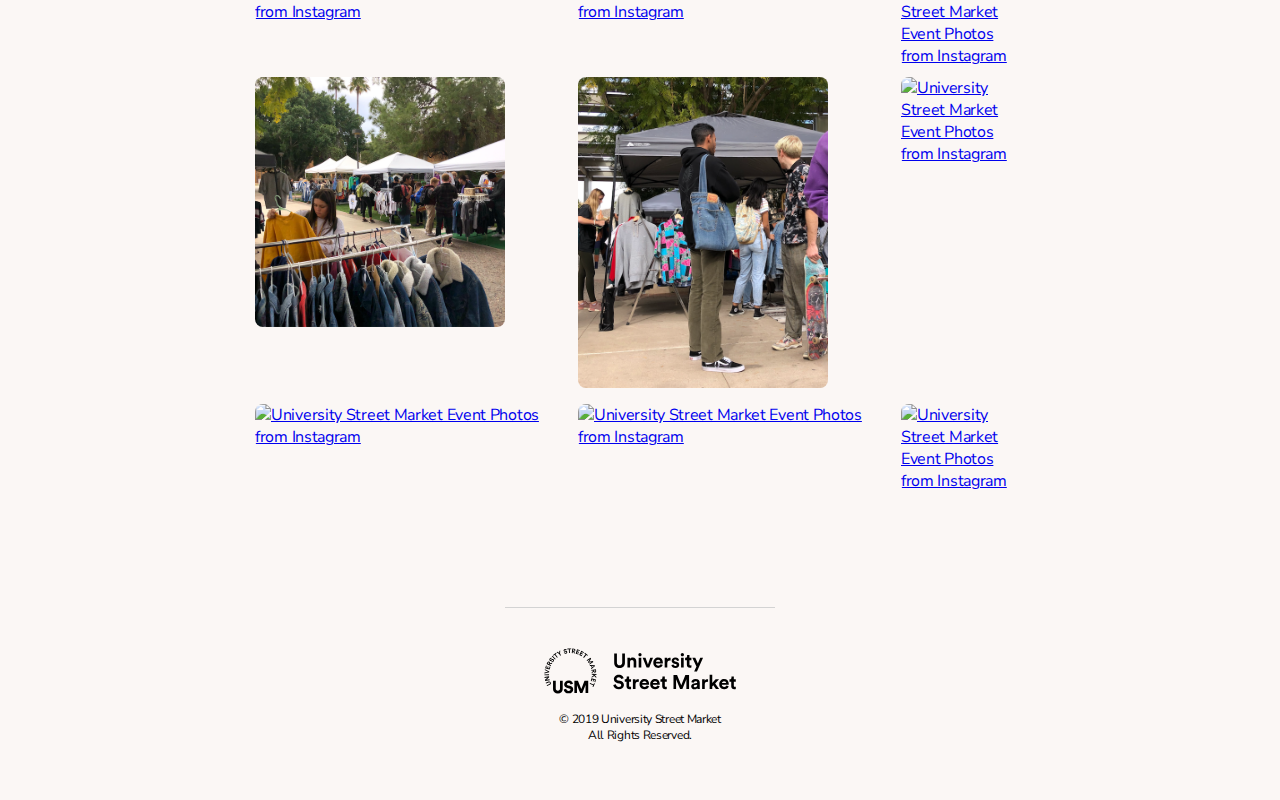
==== commit c77365a0: "covid" ====
--- a/index.html
+++ b/index.html
@@ -15,6 +15,8 @@
 		<link href="https://fonts.googleapis.com/css?family=Nunito+Sans:200,200i,300,300i,400,400i,600,600i,700,700i,800,800i,900,900i&display=swap" rel="stylesheet">
 	</head>
 	<body>
+		<span id="covid19">Due to the COVID-19 outbreak,<br>all University Street Market events
+		are cancelled. <br>We hae hopes of resuming the events Fall 2020</span>
 		<div id="wrapper">
 			<!--
 			<section id="logofull">
--- a/styles.css
+++ b/styles.css
@@ -36,6 +36,17 @@
     background: #6a11ea;
     color: white;
 }
+
+#covid19 {
+	display: block;
+	margin: 0 auto;
+	background: red;
+	color: white;
+	padding: 12px;
+	text-align: center;
+}
+
+
 
 /*
 body {
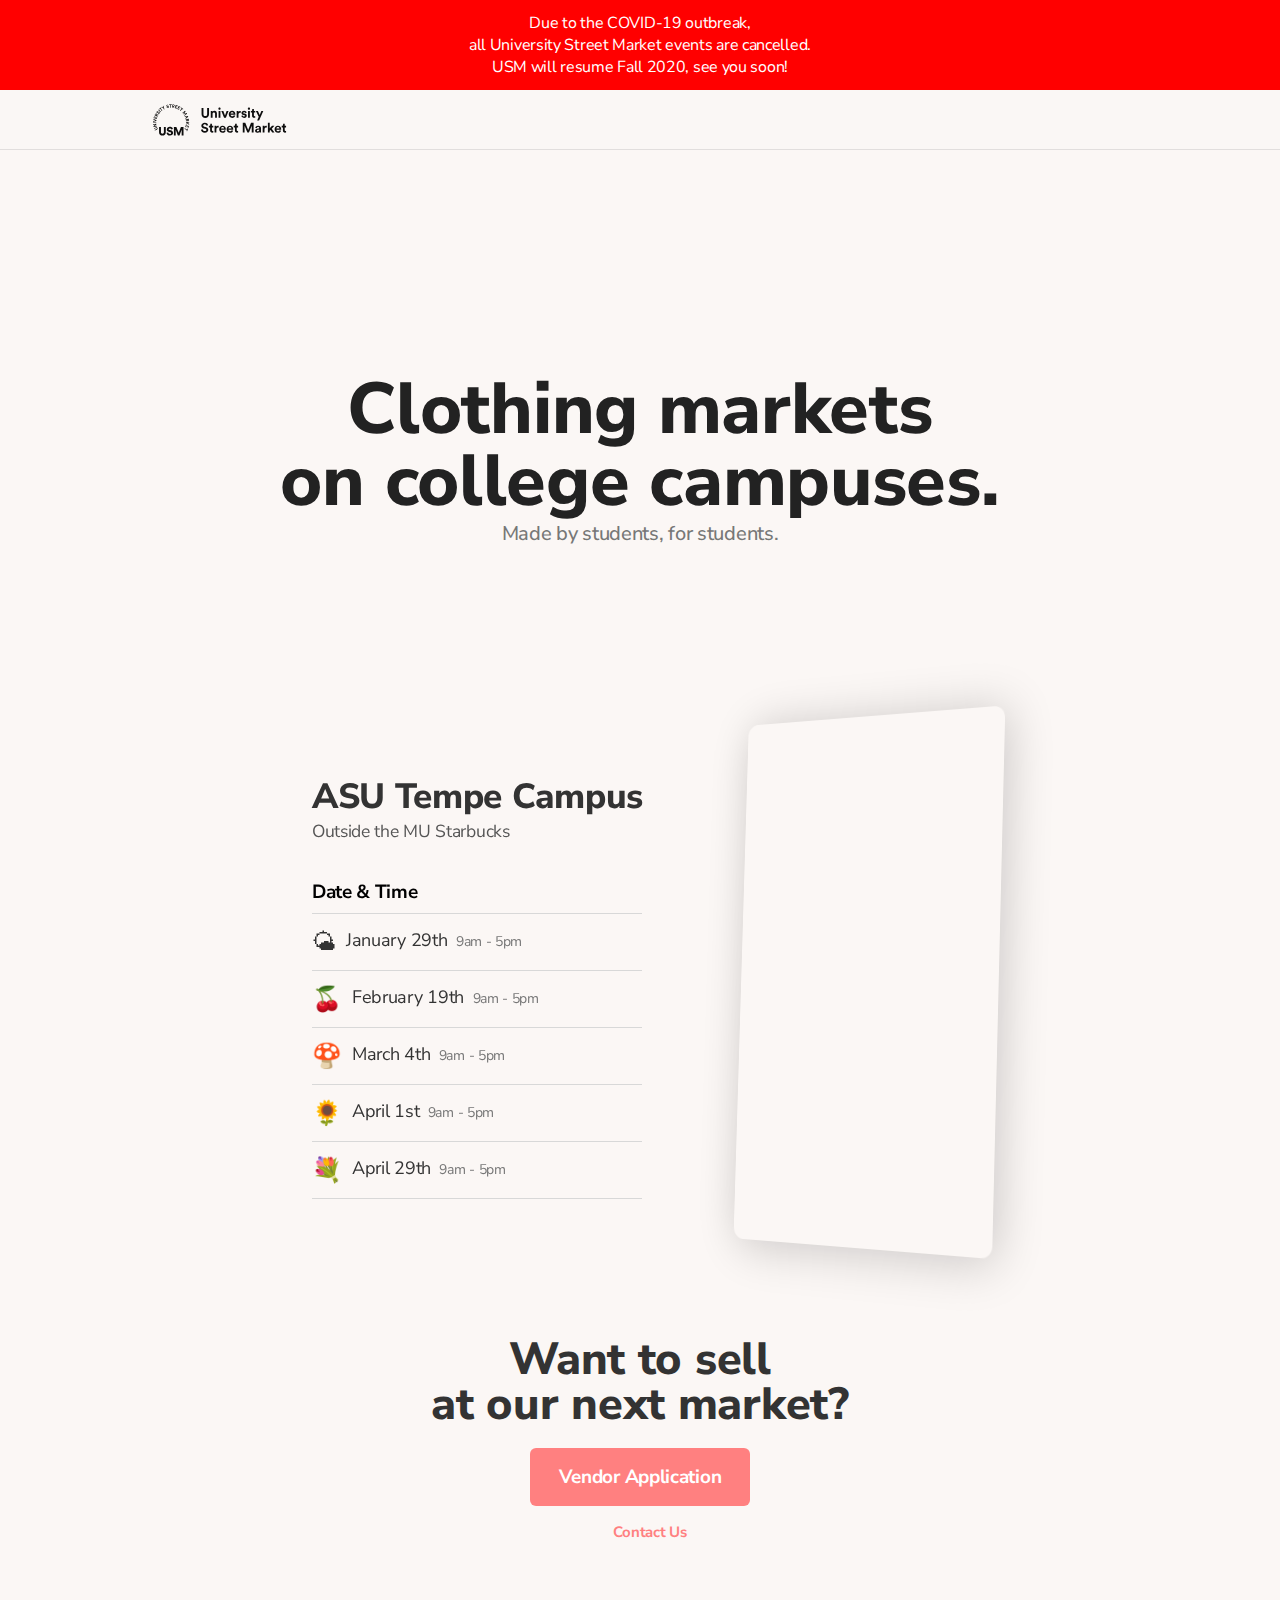
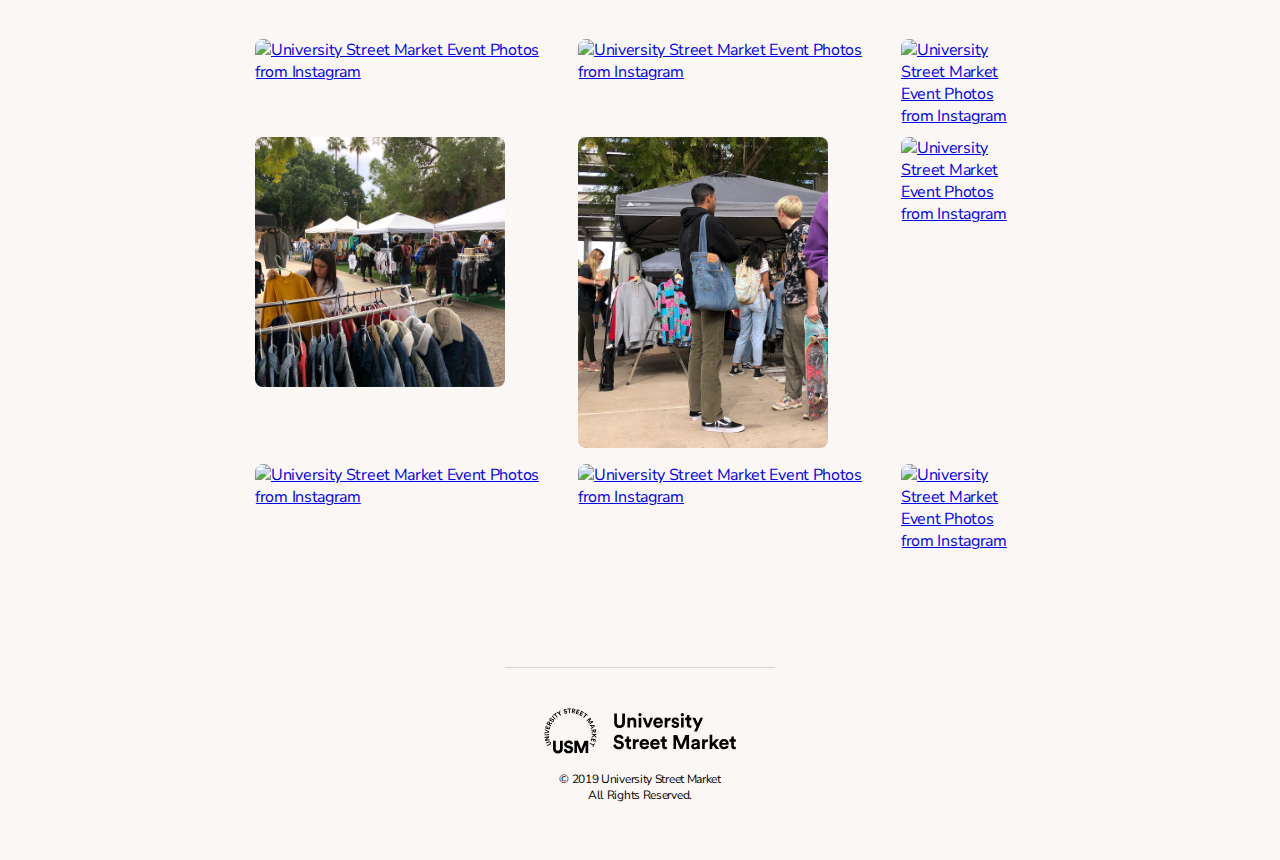
==== commit 49f58310: "Update index.html" ====
--- a/index.html
+++ b/index.html
@@ -15,8 +15,8 @@
 		<link href="https://fonts.googleapis.com/css?family=Nunito+Sans:200,200i,300,300i,400,400i,600,600i,700,700i,800,800i,900,900i&display=swap" rel="stylesheet">
 	</head>
 	<body>
-		<span id="covid19">Due to the COVID-19 outbreak,<br>all University Street Market events
-		are cancelled. <br>We hae hopes of resuming the events Fall 2020</span>
+		<span id="covid19">Due to the COVID-19 outbreak,<br>all University Street Market events are cancelled.<br>
+		USM will resume Fall 2020, see you soon!</span>
 		<div id="wrapper">
 			<!--
 			<section id="logofull">
--- a/styles.css
+++ b/styles.css
@@ -102,8 +102,8 @@
 	grid-row: 1;
 	background-color: rgba(0,0,0,0.3);
 	/*box-shadow: 0px 1px 6px rgba(0,0,0,0.5);
-	border-bottom: 1px solid rgba(0,0,0,0.8);*/
-	position: fixed;
+	border-bottom: 1px solid rgba(0,0,0,0.8);
+	position: fixed;*/
 	width: 100%;
 	opacity: 0.94;
 	z-index: 2;
